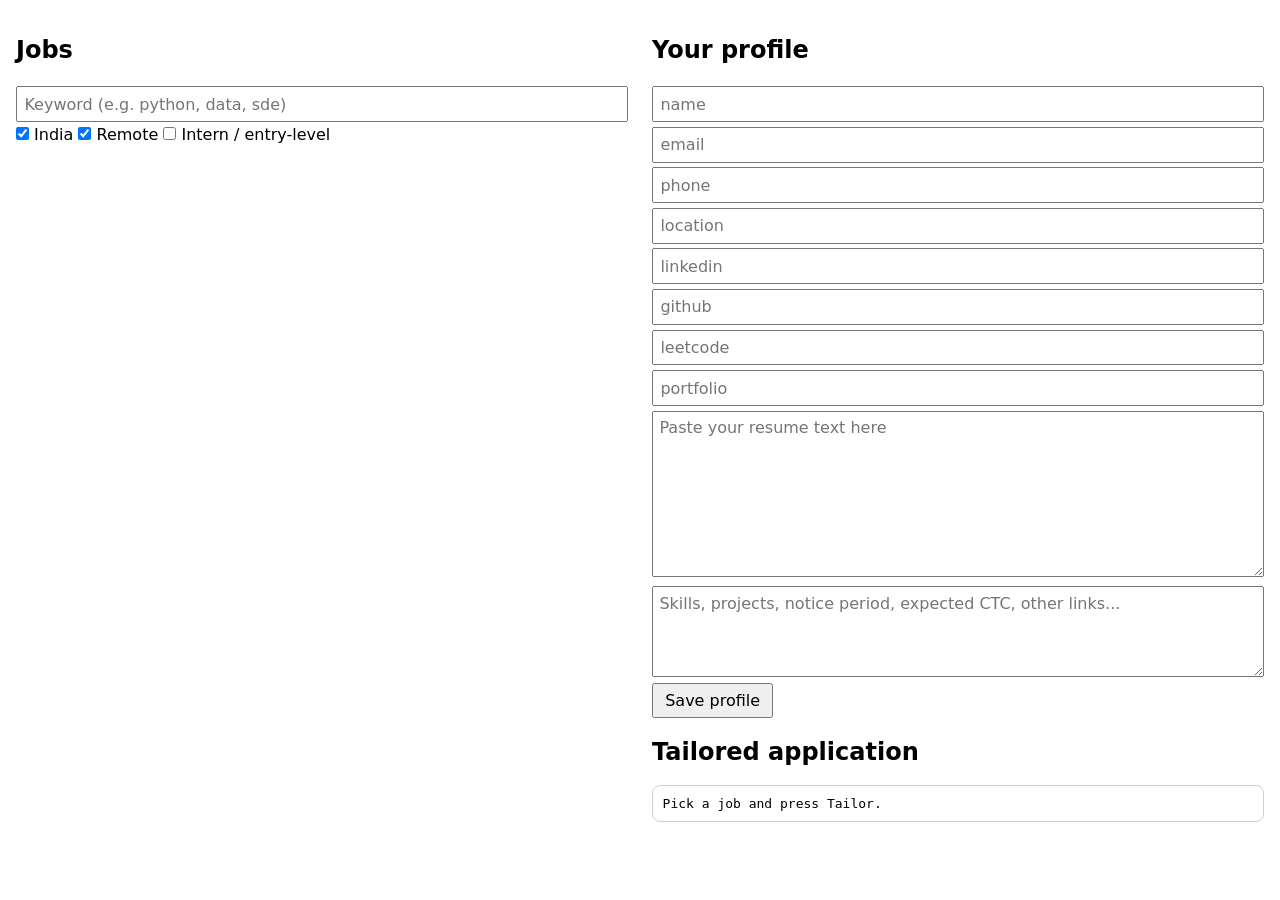
==== public/index.html @ 9327ce20 "Initializing repository" ====
<!doctype html><meta charset=utf-8><meta name=viewport content="width=device-width,initial-scale=1">
<title>India + Remote Jobs</title>
<style>
:root{color-scheme:light dark;font-family:system-ui,sans-serif}
body{margin:0;padding:1rem;display:grid;grid-template-columns:1fr 1fr;gap:1.5rem}
@media(max-width:800px){body{grid-template-columns:1fr}}
section{min-width:0}
input,textarea{font:inherit;padding:.4rem;margin:.15rem 0;width:100%;box-sizing:border-box}
input[type=checkbox]{width:auto}
button{font:inherit;padding:.35rem .7rem;cursor:pointer}
.job{border:1px solid #8886;border-radius:8px;padding:.6rem;margin:.4rem 0}
pre{white-space:pre-wrap;border:1px solid #8886;border-radius:8px;padding:.6rem}
</style>
<section><h2>Jobs</h2>
<input id=q placeholder="Keyword (e.g. python, data, sde)" oninput=load()>
<label><input type=checkbox id=in checked onchange=load()> India</label>
<label><input type=checkbox id=re checked onchange=load()> Remote</label>
<label><input type=checkbox id=it onchange=load()> Intern / entry-level</label>
<div id=jobs></div></section>
<section><h2>Your profile</h2><div id=pf></div>
<textarea id=p_resume_text rows=8 placeholder="Paste your resume text here"></textarea>
<textarea id=p_extra rows=4 placeholder="Skills, projects, notice period, expected CTC, other links..."></textarea>
<button onclick=save()>Save profile</button>
<h2>Tailored application</h2><pre id=out>Pick a job and press Tailor.</pre></section>
<script>
const F=["name","email","phone","location","linkedin","github","leetcode","portfolio"],$=id=>document.getElementById(id);
const e=s=>String(s).replace(/[&<>"]/g,c=>({'&':'&amp;','<':'&lt;','>':'&gt;','"':'&quot;'}[c]));
const api=async(u,o={})=>{const pw=localStorage.pw||(localStorage.pw=prompt('Password'));
 const r=await fetch(u,{...o,headers:{'x-pass':pw,'Content-Type':'application/json'}});
 if(r.status==401){delete localStorage.pw;alert('Wrong password, reload and retry');throw 0}return r.json()};
$('pf').innerHTML=F.map(f=>`<input id=p_${f} placeholder=${f}>`).join('');
api('/api/profile').then(p=>[...F,'resume_text','extra'].forEach(f=>$('p_'+f).value=p[f]||''));
async function save(){const p={};[...F,'resume_text','extra'].forEach(f=>p[f]=$('p_'+f).value);
 await api('/api/profile',{method:'POST',body:JSON.stringify(p)});alert('Saved')}
async function load(){const js=await api(`/api/jobs?q=${encodeURIComponent($('q').value)}&india=${+$('in').checked}&remote=${+$('re').checked}&intern=${+$('it').checked}`);
 $('jobs').innerHTML=js.map(j=>`<div class=job><b>${e(j.title)}</b><br>${e(j.company)} · ${e(j.location)}<br>
 <small>first seen ${new Date(j.seen*1000).toLocaleDateString()}</small><br>
 <a href="${e(j.url)}" target=_blank>Apply page</a> <button onclick="prep('${e(j._id)}')">Tailor</button></div>`).join('')||'No jobs yet. Run the GitHub workflow once.'}
async function prep(id){$('out').textContent='Generating...';$('out').textContent=JSON.stringify(await api('/api/tailor/'+id,{method:'POST'}),null,2)}
load();
</script>
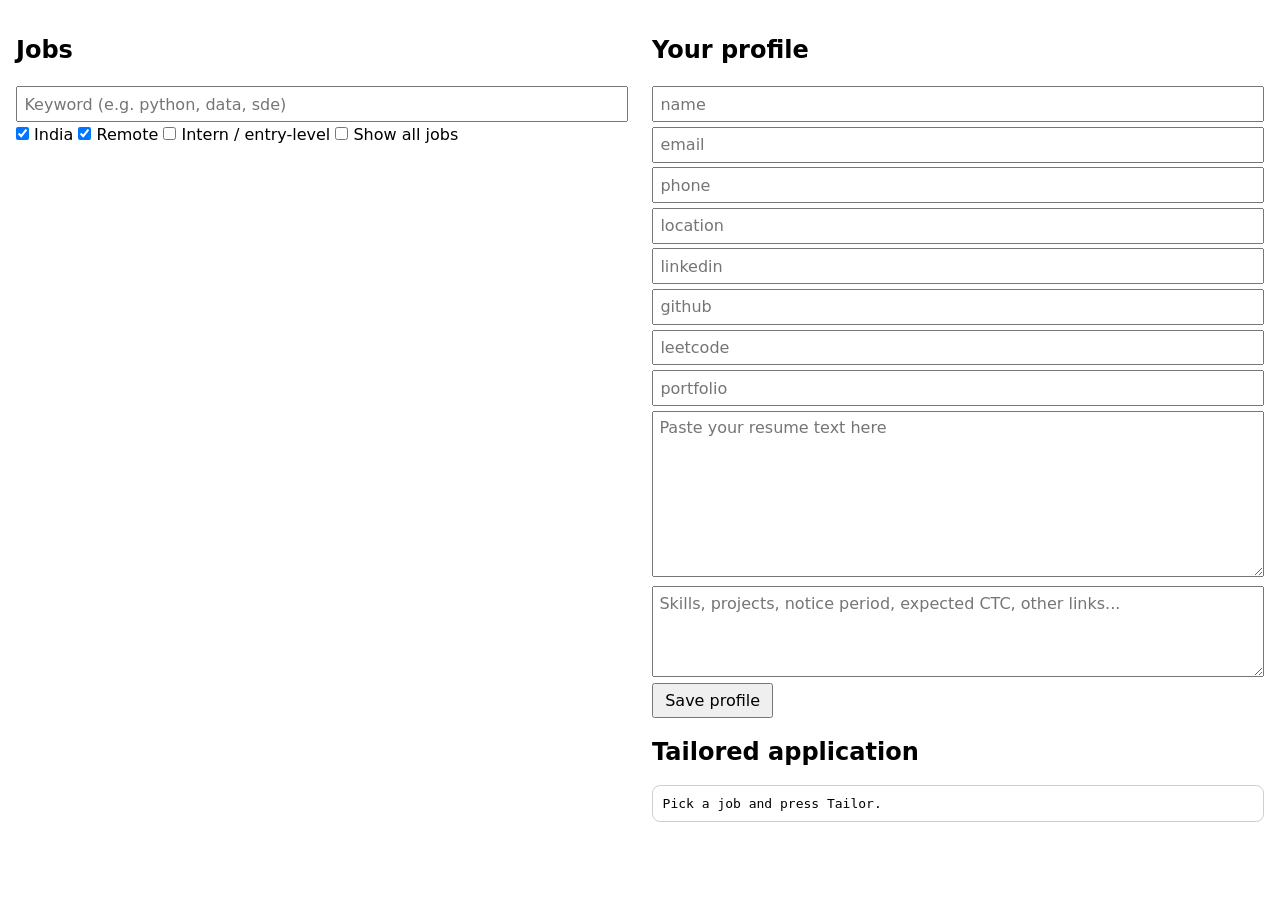
==== commit 5fec395f: "Enhance job filtering: add 'Show all jobs' option and refine job classification logic" ====
--- a/public/index.html
+++ b/public/index.html
@@ -16,6 +16,7 @@
 <label><input type=checkbox id=in checked onchange=load()> India</label>
 <label><input type=checkbox id=re checked onchange=load()> Remote</label>
 <label><input type=checkbox id=it onchange=load()> Intern / entry-level</label>
+<label><input type=checkbox id=all onchange=load()> Show all jobs</label>
 <div id=jobs></div></section>
 <section><h2>Your profile</h2><div id=pf></div>
 <textarea id=p_resume_text rows=8 placeholder="Paste your resume text here"></textarea>
@@ -32,7 +33,7 @@
 api('/api/profile').then(p=>[...F,'resume_text','extra'].forEach(f=>$('p_'+f).value=p[f]||''));
 async function save(){const p={};[...F,'resume_text','extra'].forEach(f=>p[f]=$('p_'+f).value);
  await api('/api/profile',{method:'POST',body:JSON.stringify(p)});alert('Saved')}
-async function load(){const js=await api(`/api/jobs?q=${encodeURIComponent($('q').value)}&india=${+$('in').checked}&remote=${+$('re').checked}&intern=${+$('it').checked}`);
+async function load(){const js=await api(`/api/jobs?q=${encodeURIComponent($('q').value)}&india=${+$('in').checked}&remote=${+$('re').checked}&intern=${+$('it').checked}&all=${+$('all').checked}`);
  $('jobs').innerHTML=js.map(j=>`<div class=job><b>${e(j.title)}</b><br>${e(j.company)} · ${e(j.location)}<br>
  <small>first seen ${new Date(j.seen*1000).toLocaleDateString()}</small><br>
  <a href="${e(j.url)}" target=_blank>Apply page</a> <button onclick="prep('${e(j._id)}')">Tailor</button></div>`).join('')||'No jobs yet. Run the GitHub workflow once.'}
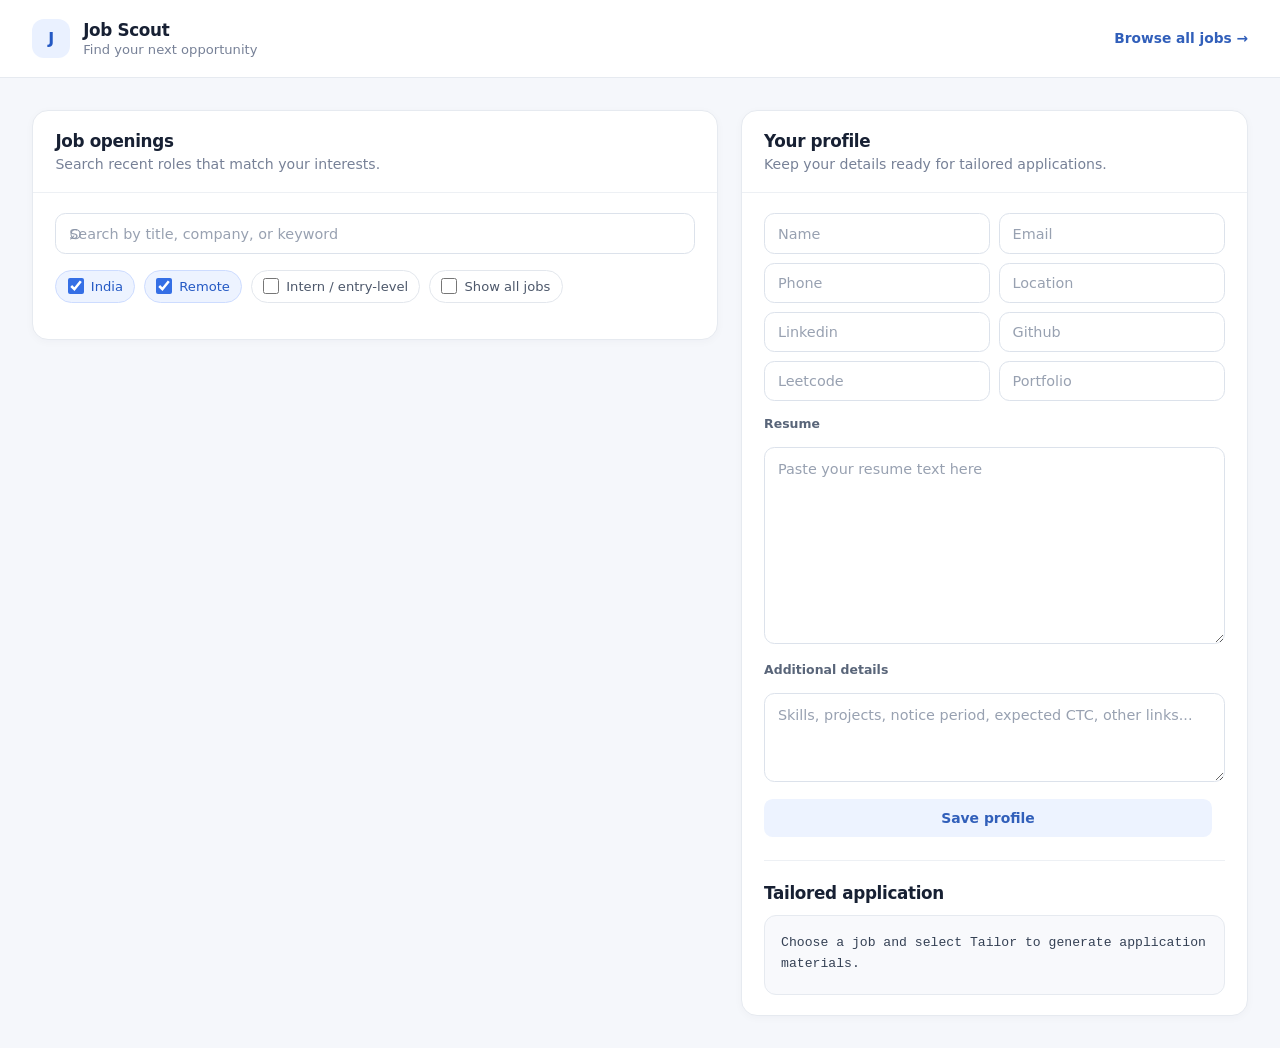
==== commit 2f878d46: "feat: add all jobs page and enhance job loading functionality - Created a new HTML page for displayi" ====
--- a/public/index.html
+++ b/public/index.html
@@ -1,42 +1,113 @@
-<!doctype html><meta charset=utf-8><meta name=viewport content="width=device-width,initial-scale=1">
-<title>India + Remote Jobs</title>
+<!doctype html>
+<html lang="en">
+<head>
+<meta charset="utf-8">
+<meta name="viewport" content="width=device-width,initial-scale=1">
+<title>Job Scout</title>
 <style>
-:root{color-scheme:light dark;font-family:system-ui,sans-serif}
-body{margin:0;padding:1rem;display:grid;grid-template-columns:1fr 1fr;gap:1.5rem}
-@media(max-width:800px){body{grid-template-columns:1fr}}
-section{min-width:0}
-input,textarea{font:inherit;padding:.4rem;margin:.15rem 0;width:100%;box-sizing:border-box}
-input[type=checkbox]{width:auto}
-button{font:inherit;padding:.35rem .7rem;cursor:pointer}
-.job{border:1px solid #8886;border-radius:8px;padding:.6rem;margin:.4rem 0}
-pre{white-space:pre-wrap;border:1px solid #8886;border-radius:8px;padding:.6rem}
+:root{font-family:Inter,ui-sans-serif,system-ui,-apple-system,BlinkMacSystemFont,"Segoe UI",sans-serif;color:#172033;background:#f5f7fb;font-synthesis:none;text-rendering:optimizeLegibility}
+*{box-sizing:border-box}
+body{margin:0;min-height:100vh}
+.topbar{background:#fff;border-bottom:1px solid #e6eaf0}
+.topbar-inner{max-width:1280px;margin:auto;padding:1.2rem 2rem;display:flex;align-items:center;gap:.8rem}
+.topbar-inner>a{margin-left:auto;color:#315fba;font-size:.86rem;font-weight:600}
+.brand-mark{width:2.4rem;height:2.4rem;border-radius:.75rem;background:#eaf1ff;color:#2459c4;display:grid;place-items:center;font-weight:800}
+.brand-title{margin:0;font-size:1.05rem;letter-spacing:-.02em}
+.brand-subtitle{margin:.15rem 0 0;color:#778197;font-size:.82rem}
+main{max-width:1280px;margin:0 auto;padding:2rem;display:grid;grid-template-columns:minmax(0,1.15fr) minmax(340px,.85fr);gap:1.4rem;align-items:start}
+.panel{min-width:0;background:#fff;border:1px solid #e6eaf0;border-radius:1rem;box-shadow:0 2px 8px #17203308}
+.panel-head{padding:1.25rem 1.4rem;border-bottom:1px solid #edf0f4}
+.panel-head h2,.subhead h2{margin:0;font-size:1.05rem;letter-spacing:-.02em}
+.panel-head p{margin:.35rem 0 0;color:#778197;font-size:.88rem}
+.panel-body{padding:1.25rem 1.4rem}
+.search{position:relative;margin-bottom:1rem}
+.search input{padding-left:2.5rem}
+.search:before{content:"⌕";position:absolute;left:.85rem;top:.35rem;color:#8792a5;font-size:1.35rem}
+input:not([type=checkbox]),textarea{width:100%;font:inherit;font-size:.9rem;color:#172033;background:#fff;border:1px solid #dce2eb;border-radius:.65rem;padding:.7rem .8rem;outline:none;transition:border-color .15s,box-shadow .15s}
+input:not([type=checkbox]):focus,textarea:focus{border-color:#6b91e8;box-shadow:0 0 0 3px #356fe51c}
+input::placeholder,textarea::placeholder{color:#98a1b1}
+.filters{display:flex;flex-wrap:wrap;gap:.55rem;margin-bottom:1rem}
+.filter{display:inline-flex;align-items:center;gap:.45rem;padding:.48rem .7rem;border:1px solid #e3e7ed;border-radius:2rem;color:#4d586b;font-size:.82rem;cursor:pointer;user-select:none}
+.filter:has(input:checked){background:#edf3ff;border-color:#cddcff;color:#2459c4}
+input[type=checkbox]{width:1rem;height:1rem;margin:0;accent-color:#356fe5;cursor:pointer}
+.result-label{font-size:.8rem;color:#8792a5;margin:.1rem 0 .65rem}
+#jobs{display:grid;gap:.65rem}
+.job{padding:1rem;border:1px solid #e6eaf0;border-radius:.8rem;transition:border-color .15s,box-shadow .15s}
+.job:hover{border-color:#cbd6e8;box-shadow:0 3px 12px #1720330b}
+.job-title{margin:0;font-size:.96rem;font-weight:650;line-height:1.4}
+.job-company{margin:.3rem 0;color:#596579;font-size:.86rem}
+.job-date{color:#8792a5;font-size:.77rem}
+.job-actions{display:flex;align-items:center;gap:.9rem;margin-top:.8rem}
+a{color:#315fba;text-decoration:none;font-size:.84rem;font-weight:550}
+a:hover{text-decoration:underline}
+button{font:inherit;cursor:pointer;border:0}
+.button-primary{background:#315fba;color:#fff;border-radius:.55rem;padding:.55rem .85rem;font-size:.83rem;font-weight:600}
+.button-primary:hover{background:#244e9f}
+.button-secondary{background:#edf3ff;color:#315fba;border-radius:.55rem;padding:.7rem .95rem;font-size:.87rem;font-weight:600}
+.button-secondary:hover{background:#e2ecff}
+.empty{padding:2rem 1rem;text-align:center;border:1px dashed #dce2eb;border-radius:.8rem;color:#778197;font-size:.88rem}
+.form-grid{display:grid;grid-template-columns:1fr 1fr;gap:.55rem}
+textarea{resize:vertical;line-height:1.5;margin-top:.65rem}
+.field-label{display:block;color:#596579;font-size:.78rem;font-weight:600;margin:.9rem 0 .35rem}
+.save-row{display:flex;align-items:center;gap:.8rem;margin-top:.8rem}
+.save-row button{width:100%}
+#save-status{font-size:.8rem;color:#39805b}
+.divider{border:0;border-top:1px solid #edf0f4;margin:1.4rem 0}
+.subhead{margin-bottom:.75rem}
+pre{white-space:pre-wrap;overflow-wrap:anywhere;min-height:5rem;max-height:34rem;overflow:auto;margin:0;padding:1rem;background:#f8f9fc;border:1px solid #e6eaf0;border-radius:.75rem;color:#344054;font: .82rem/1.6 ui-monospace,SFMono-Regular,Consolas,monospace}
+@media(max-width:850px){main{grid-template-columns:1fr;padding:1.25rem}.topbar-inner{padding:1rem 1.25rem}}
+@media(max-width:480px){main{padding:.8rem}.panel-head,.panel-body{padding:1rem}.form-grid{grid-template-columns:1fr}.job-actions{gap:.7rem}.topbar-inner{padding:.85rem 1rem}}
 </style>
-<section><h2>Jobs</h2>
-<input id=q placeholder="Keyword (e.g. python, data, sde)" oninput=load()>
-<label><input type=checkbox id=in checked onchange=load()> India</label>
-<label><input type=checkbox id=re checked onchange=load()> Remote</label>
-<label><input type=checkbox id=it onchange=load()> Intern / entry-level</label>
-<label><input type=checkbox id=all onchange=load()> Show all jobs</label>
-<div id=jobs></div></section>
-<section><h2>Your profile</h2><div id=pf></div>
-<textarea id=p_resume_text rows=8 placeholder="Paste your resume text here"></textarea>
-<textarea id=p_extra rows=4 placeholder="Skills, projects, notice period, expected CTC, other links..."></textarea>
-<button onclick=save()>Save profile</button>
-<h2>Tailored application</h2><pre id=out>Pick a job and press Tailor.</pre></section>
+</head>
+<body>
+<header class="topbar"><div class="topbar-inner"><div class="brand-mark">J</div><div><h1 class="brand-title">Job Scout</h1><p class="brand-subtitle">Find your next opportunity</p></div><a href="/all-jobs.html">Browse all jobs →</a></div></header>
+<main>
+<section class="panel">
+<div class="panel-head"><h2>Job openings</h2><p>Search recent roles that match your interests.</p></div>
+<div class="panel-body">
+<div class="search"><input id="q" placeholder="Search by title, company, or keyword" oninput="load()" aria-label="Search jobs"></div>
+<div class="filters">
+<label class="filter"><input type="checkbox" id="in" checked onchange="load()"> India</label>
+<label class="filter"><input type="checkbox" id="re" checked onchange="load()"> Remote</label>
+<label class="filter"><input type="checkbox" id="it" onchange="load()"> Intern / entry-level</label>
+<label class="filter"><input type="checkbox" id="all" onchange="load()"> Show all jobs</label>
+</div>
+<p class="result-label" id="job-count" aria-live="polite"></p>
+<div id="jobs"></div>
+</div>
+</section>
+<section class="panel">
+<div class="panel-head"><h2>Your profile</h2><p>Keep your details ready for tailored applications.</p></div>
+<div class="panel-body">
+<div class="form-grid" id="pf"></div>
+<label class="field-label" for="p_resume_text">Resume</label>
+<textarea id="p_resume_text" rows="8" placeholder="Paste your resume text here"></textarea>
+<label class="field-label" for="p_extra">Additional details</label>
+<textarea id="p_extra" rows="3" placeholder="Skills, projects, notice period, expected CTC, other links..."></textarea>
+<div class="save-row"><button class="button-secondary" onclick="save()">Save profile</button><span id="save-status" role="status"></span></div>
+<hr class="divider">
+<div class="subhead"><h2>Tailored application</h2></div>
+<pre id="out">Choose a job and select Tailor to generate application materials.</pre>
+</div>
+</section>
+</main>
 <script>
 const F=["name","email","phone","location","linkedin","github","leetcode","portfolio"],$=id=>document.getElementById(id);
 const e=s=>String(s).replace(/[&<>"]/g,c=>({'&':'&amp;','<':'&lt;','>':'&gt;','"':'&quot;'}[c]));
 const api=async(u,o={})=>{const pw=localStorage.pw||(localStorage.pw=prompt('Password'));
  const r=await fetch(u,{...o,headers:{'x-pass':pw,'Content-Type':'application/json'}});
  if(r.status==401){delete localStorage.pw;alert('Wrong password, reload and retry');throw 0}return r.json()};
-$('pf').innerHTML=F.map(f=>`<input id=p_${f} placeholder=${f}>`).join('');
+$('pf').innerHTML=F.map(f=>`<input id=p_${f} placeholder="${f[0].toUpperCase()+f.slice(1)}" aria-label="${f}">`).join('');
 api('/api/profile').then(p=>[...F,'resume_text','extra'].forEach(f=>$('p_'+f).value=p[f]||''));
 async function save(){const p={};[...F,'resume_text','extra'].forEach(f=>p[f]=$('p_'+f).value);
- await api('/api/profile',{method:'POST',body:JSON.stringify(p)});alert('Saved')}
+ await api('/api/profile',{method:'POST',body:JSON.stringify(p)});$('save-status').textContent='Saved'}
 async function load(){const js=await api(`/api/jobs?q=${encodeURIComponent($('q').value)}&india=${+$('in').checked}&remote=${+$('re').checked}&intern=${+$('it').checked}&all=${+$('all').checked}`);
- $('jobs').innerHTML=js.map(j=>`<div class=job><b>${e(j.title)}</b><br>${e(j.company)} · ${e(j.location)}<br>
- <small>first seen ${new Date(j.seen*1000).toLocaleDateString()}</small><br>
- <a href="${e(j.url)}" target=_blank>Apply page</a> <button onclick="prep('${e(j._id)}')">Tailor</button></div>`).join('')||'No jobs yet. Run the GitHub workflow once.'}
+ $('job-count').textContent=`${js.length} ${js.length===1?'job':'jobs'}${js.length===200?' · showing up to 200':''}`;
+ $('jobs').innerHTML=js.map(j=>`<article class="job"><h3 class="job-title">${e(j.title)}</h3><p class="job-company">${e(j.company)} · ${e(j.location)}</p>
+ <small class="job-date">First seen ${new Date(j.seen*1000).toLocaleDateString()}</small>
+ <div class="job-actions"><a href="${e(j.url)}" target="_blank" rel="noopener noreferrer">View opening ↗</a><button class="button-primary" onclick="prep('${e(j._id)}')">Tailor</button></div></article>`).join('')||'<div class="empty">No jobs found. Try adjusting your search or filters.</div>'}
 async function prep(id){$('out').textContent='Generating...';$('out').textContent=JSON.stringify(await api('/api/tailor/'+id,{method:'POST'}),null,2)}
 load();
 </script>
+</body>
+</html>
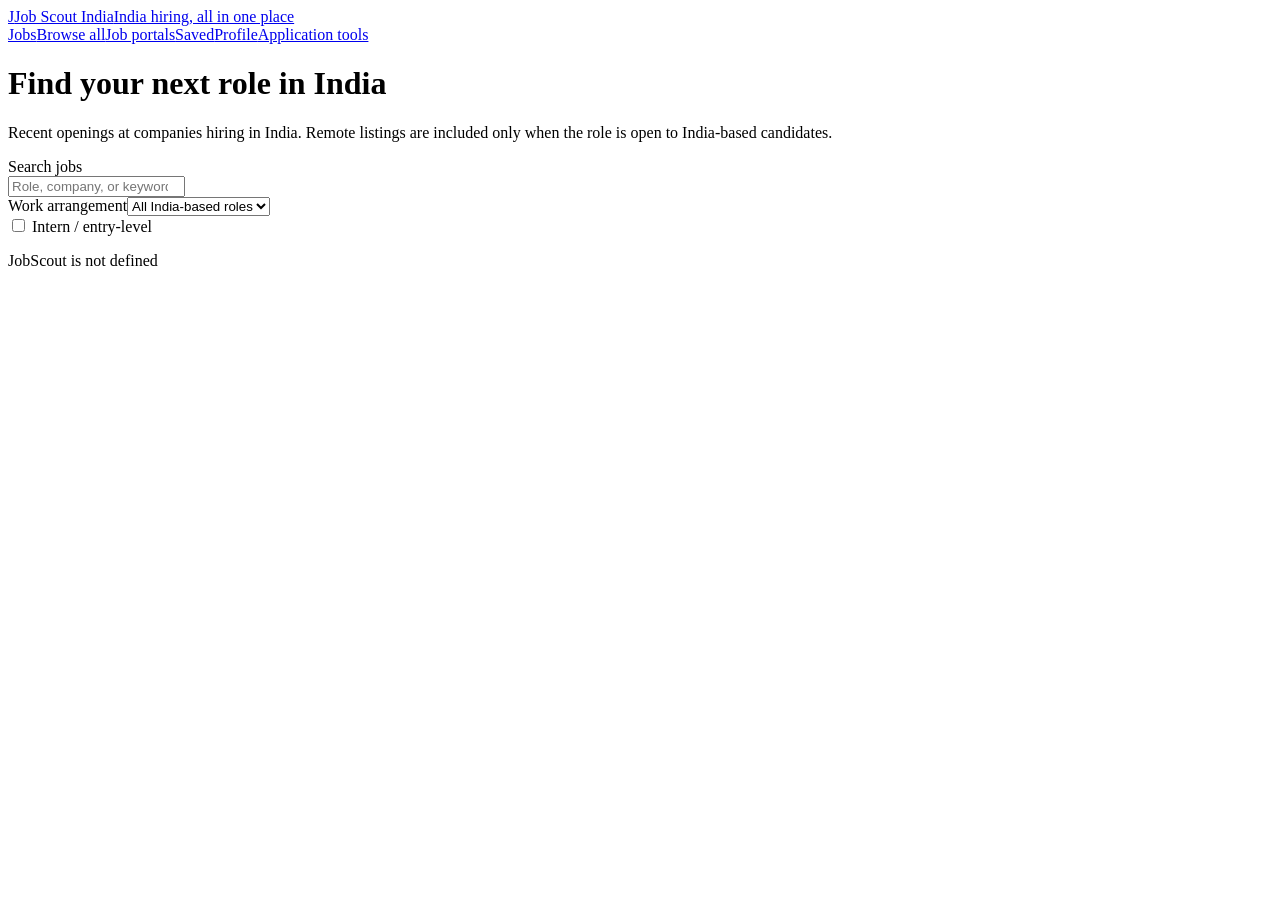
==== commit f5d22bcb: "overhauled the UI and made the filter to india specific jobs" ====
--- a/public/index.html
+++ b/public/index.html
@@ -3,111 +3,59 @@
 <head>
 <meta charset="utf-8">
 <meta name="viewport" content="width=device-width,initial-scale=1">
-<title>Job Scout</title>
-<style>
-:root{font-family:Inter,ui-sans-serif,system-ui,-apple-system,BlinkMacSystemFont,"Segoe UI",sans-serif;color:#172033;background:#f5f7fb;font-synthesis:none;text-rendering:optimizeLegibility}
-*{box-sizing:border-box}
-body{margin:0;min-height:100vh}
-.topbar{background:#fff;border-bottom:1px solid #e6eaf0}
-.topbar-inner{max-width:1280px;margin:auto;padding:1.2rem 2rem;display:flex;align-items:center;gap:.8rem}
-.topbar-inner>a{margin-left:auto;color:#315fba;font-size:.86rem;font-weight:600}
-.brand-mark{width:2.4rem;height:2.4rem;border-radius:.75rem;background:#eaf1ff;color:#2459c4;display:grid;place-items:center;font-weight:800}
-.brand-title{margin:0;font-size:1.05rem;letter-spacing:-.02em}
-.brand-subtitle{margin:.15rem 0 0;color:#778197;font-size:.82rem}
-main{max-width:1280px;margin:0 auto;padding:2rem;display:grid;grid-template-columns:minmax(0,1.15fr) minmax(340px,.85fr);gap:1.4rem;align-items:start}
-.panel{min-width:0;background:#fff;border:1px solid #e6eaf0;border-radius:1rem;box-shadow:0 2px 8px #17203308}
-.panel-head{padding:1.25rem 1.4rem;border-bottom:1px solid #edf0f4}
-.panel-head h2,.subhead h2{margin:0;font-size:1.05rem;letter-spacing:-.02em}
-.panel-head p{margin:.35rem 0 0;color:#778197;font-size:.88rem}
-.panel-body{padding:1.25rem 1.4rem}
-.search{position:relative;margin-bottom:1rem}
-.search input{padding-left:2.5rem}
-.search:before{content:"⌕";position:absolute;left:.85rem;top:.35rem;color:#8792a5;font-size:1.35rem}
-input:not([type=checkbox]),textarea{width:100%;font:inherit;font-size:.9rem;color:#172033;background:#fff;border:1px solid #dce2eb;border-radius:.65rem;padding:.7rem .8rem;outline:none;transition:border-color .15s,box-shadow .15s}
-input:not([type=checkbox]):focus,textarea:focus{border-color:#6b91e8;box-shadow:0 0 0 3px #356fe51c}
-input::placeholder,textarea::placeholder{color:#98a1b1}
-.filters{display:flex;flex-wrap:wrap;gap:.55rem;margin-bottom:1rem}
-.filter{display:inline-flex;align-items:center;gap:.45rem;padding:.48rem .7rem;border:1px solid #e3e7ed;border-radius:2rem;color:#4d586b;font-size:.82rem;cursor:pointer;user-select:none}
-.filter:has(input:checked){background:#edf3ff;border-color:#cddcff;color:#2459c4}
-input[type=checkbox]{width:1rem;height:1rem;margin:0;accent-color:#356fe5;cursor:pointer}
-.result-label{font-size:.8rem;color:#8792a5;margin:.1rem 0 .65rem}
-#jobs{display:grid;gap:.65rem}
-.job{padding:1rem;border:1px solid #e6eaf0;border-radius:.8rem;transition:border-color .15s,box-shadow .15s}
-.job:hover{border-color:#cbd6e8;box-shadow:0 3px 12px #1720330b}
-.job-title{margin:0;font-size:.96rem;font-weight:650;line-height:1.4}
-.job-company{margin:.3rem 0;color:#596579;font-size:.86rem}
-.job-date{color:#8792a5;font-size:.77rem}
-.job-actions{display:flex;align-items:center;gap:.9rem;margin-top:.8rem}
-a{color:#315fba;text-decoration:none;font-size:.84rem;font-weight:550}
-a:hover{text-decoration:underline}
-button{font:inherit;cursor:pointer;border:0}
-.button-primary{background:#315fba;color:#fff;border-radius:.55rem;padding:.55rem .85rem;font-size:.83rem;font-weight:600}
-.button-primary:hover{background:#244e9f}
-.button-secondary{background:#edf3ff;color:#315fba;border-radius:.55rem;padding:.7rem .95rem;font-size:.87rem;font-weight:600}
-.button-secondary:hover{background:#e2ecff}
-.empty{padding:2rem 1rem;text-align:center;border:1px dashed #dce2eb;border-radius:.8rem;color:#778197;font-size:.88rem}
-.form-grid{display:grid;grid-template-columns:1fr 1fr;gap:.55rem}
-textarea{resize:vertical;line-height:1.5;margin-top:.65rem}
-.field-label{display:block;color:#596579;font-size:.78rem;font-weight:600;margin:.9rem 0 .35rem}
-.save-row{display:flex;align-items:center;gap:.8rem;margin-top:.8rem}
-.save-row button{width:100%}
-#save-status{font-size:.8rem;color:#39805b}
-.divider{border:0;border-top:1px solid #edf0f4;margin:1.4rem 0}
-.subhead{margin-bottom:.75rem}
-pre{white-space:pre-wrap;overflow-wrap:anywhere;min-height:5rem;max-height:34rem;overflow:auto;margin:0;padding:1rem;background:#f8f9fc;border:1px solid #e6eaf0;border-radius:.75rem;color:#344054;font: .82rem/1.6 ui-monospace,SFMono-Regular,Consolas,monospace}
-@media(max-width:850px){main{grid-template-columns:1fr;padding:1.25rem}.topbar-inner{padding:1rem 1.25rem}}
-@media(max-width:480px){main{padding:.8rem}.panel-head,.panel-body{padding:1rem}.form-grid{grid-template-columns:1fr}.job-actions{gap:.7rem}.topbar-inner{padding:.85rem 1rem}}
-</style>
+<meta name="description" content="Find India-based jobs, save opportunities, and prepare tailored applications.">
+<title>India Job Scout</title>
+<link rel="stylesheet" href="/app.css">
 </head>
 <body>
-<header class="topbar"><div class="topbar-inner"><div class="brand-mark">J</div><div><h1 class="brand-title">Job Scout</h1><p class="brand-subtitle">Find your next opportunity</p></div><a href="/all-jobs.html">Browse all jobs →</a></div></header>
+<header class="topbar"><div class="topbar-inner">
+  <a class="brand" href="/" aria-label="Job Scout home"><span class="brand-mark">J</span><span><span class="brand-title">Job Scout India</span><span class="brand-subtitle">India hiring, all in one place</span></span></a>
+  <nav class="nav" aria-label="Main navigation">
+    <a href="/" aria-current="page">Jobs</a><a href="/all-jobs.html">Browse all</a><a href="/portals.html">Job portals</a><a href="/saved.html">Saved</a><a href="/profile.html">Profile</a><a href="/applications.html">Application tools</a>
+  </nav>
+</div></header>
 <main>
-<section class="panel">
-<div class="panel-head"><h2>Job openings</h2><p>Search recent roles that match your interests.</p></div>
-<div class="panel-body">
-<div class="search"><input id="q" placeholder="Search by title, company, or keyword" oninput="load()" aria-label="Search jobs"></div>
-<div class="filters">
-<label class="filter"><input type="checkbox" id="in" checked onchange="load()"> India</label>
-<label class="filter"><input type="checkbox" id="re" checked onchange="load()"> Remote</label>
-<label class="filter"><input type="checkbox" id="it" onchange="load()"> Intern / entry-level</label>
-<label class="filter"><input type="checkbox" id="all" onchange="load()"> Show all jobs</label>
-</div>
-<p class="result-label" id="job-count" aria-live="polite"></p>
-<div id="jobs"></div>
-</div>
-</section>
-<section class="panel">
-<div class="panel-head"><h2>Your profile</h2><p>Keep your details ready for tailored applications.</p></div>
-<div class="panel-body">
-<div class="form-grid" id="pf"></div>
-<label class="field-label" for="p_resume_text">Resume</label>
-<textarea id="p_resume_text" rows="8" placeholder="Paste your resume text here"></textarea>
-<label class="field-label" for="p_extra">Additional details</label>
-<textarea id="p_extra" rows="3" placeholder="Skills, projects, notice period, expected CTC, other links..."></textarea>
-<div class="save-row"><button class="button-secondary" onclick="save()">Save profile</button><span id="save-status" role="status"></span></div>
-<hr class="divider">
-<div class="subhead"><h2>Tailored application</h2></div>
-<pre id="out">Choose a job and select Tailor to generate application materials.</pre>
-</div>
-</section>
+  <header class="page-head"><h1>Find your next role in India</h1><p>Recent openings at companies hiring in India. Remote listings are included only when the role is open to India-based candidates.</p></header>
+  <section class="panel" aria-label="India job search">
+    <div class="panel-body">
+      <label for="q">Search jobs</label>
+      <div class="search-row"><input id="q" type="search" placeholder="Role, company, or keyword" autocomplete="off"></div>
+      <div class="form-grid" aria-label="Job filters">
+        <div><label for="mode">Work arrangement</label><select id="mode"><option value="all">All India-based roles</option><option value="onsite">On-site</option><option value="hybrid">Hybrid</option><option value="remote">Remote within India</option></select></div>
+        <div class="filter-check"><label><input type="checkbox" id="it"> Intern / entry-level</label></div>
+      </div>
+      <p class="status" id="job-count" aria-live="polite">Loading India jobs…</p>
+      <div id="jobs" aria-live="polite"></div>
+    </div>
+  </section>
 </main>
+<script src="/app.js"></script>
 <script>
-const F=["name","email","phone","location","linkedin","github","leetcode","portfolio"],$=id=>document.getElementById(id);
-const e=s=>String(s).replace(/[&<>"]/g,c=>({'&':'&amp;','<':'&lt;','>':'&gt;','"':'&quot;'}[c]));
-const api=async(u,o={})=>{const pw=localStorage.pw||(localStorage.pw=prompt('Password'));
- const r=await fetch(u,{...o,headers:{'x-pass':pw,'Content-Type':'application/json'}});
- if(r.status==401){delete localStorage.pw;alert('Wrong password, reload and retry');throw 0}return r.json()};
-$('pf').innerHTML=F.map(f=>`<input id=p_${f} placeholder="${f[0].toUpperCase()+f.slice(1)}" aria-label="${f}">`).join('');
-api('/api/profile').then(p=>[...F,'resume_text','extra'].forEach(f=>$('p_'+f).value=p[f]||''));
-async function save(){const p={};[...F,'resume_text','extra'].forEach(f=>p[f]=$('p_'+f).value);
- await api('/api/profile',{method:'POST',body:JSON.stringify(p)});$('save-status').textContent='Saved'}
-async function load(){const js=await api(`/api/jobs?q=${encodeURIComponent($('q').value)}&india=${+$('in').checked}&remote=${+$('re').checked}&intern=${+$('it').checked}&all=${+$('all').checked}`);
- $('job-count').textContent=`${js.length} ${js.length===1?'job':'jobs'}${js.length===200?' · showing up to 200':''}`;
- $('jobs').innerHTML=js.map(j=>`<article class="job"><h3 class="job-title">${e(j.title)}</h3><p class="job-company">${e(j.company)} · ${e(j.location)}</p>
- <small class="job-date">First seen ${new Date(j.seen*1000).toLocaleDateString()}</small>
- <div class="job-actions"><a href="${e(j.url)}" target="_blank" rel="noopener noreferrer">View opening ↗</a><button class="button-primary" onclick="prep('${e(j._id)}')">Tailor</button></div></article>`).join('')||'<div class="empty">No jobs found. Try adjusting your search or filters.</div>'}
-async function prep(id){$('out').textContent='Generating...';$('out').textContent=JSON.stringify(await api('/api/tailor/'+id,{method:'POST'}),null,2)}
-load();
+const $=id=>document.getElementById(id);
+let generation=0,timer;
+async function loadJobs(){
+  const current=++generation;
+  $("job-count").textContent="Loading jobs…";
+  $("jobs").innerHTML="";
+  const params=new URLSearchParams({
+    q:$("q").value.trim(),
+    mode:$("mode").value,
+    intern:String(+$("it").checked),
+  });
+  try{
+    const jobs=await JobScout.api(`/api/jobs?${params}`);
+    if(current!==generation)return;
+    $("job-count").textContent=`${jobs.length} ${jobs.length===1?"job":"jobs"}${jobs.length===200?" · Showing the latest 200":""}`;
+    $("jobs").innerHTML=jobs.map(job=>JobScout.jobCard(job)).join("")||'<div class="empty">No matching India-based jobs found. Try changing your search or filters.</div>';
+  }catch(error){
+    if(current!==generation)return;
+    $("job-count").textContent=error.message;
+    $("job-count").classList.add("error");
+  }
+}
+$("q").addEventListener("input",()=>{clearTimeout(timer);timer=setTimeout(loadJobs,250)});
+["mode","it"].forEach(id=>$(id).addEventListener("change",loadJobs));
+loadJobs();
 </script>
 </body>
 </html>
